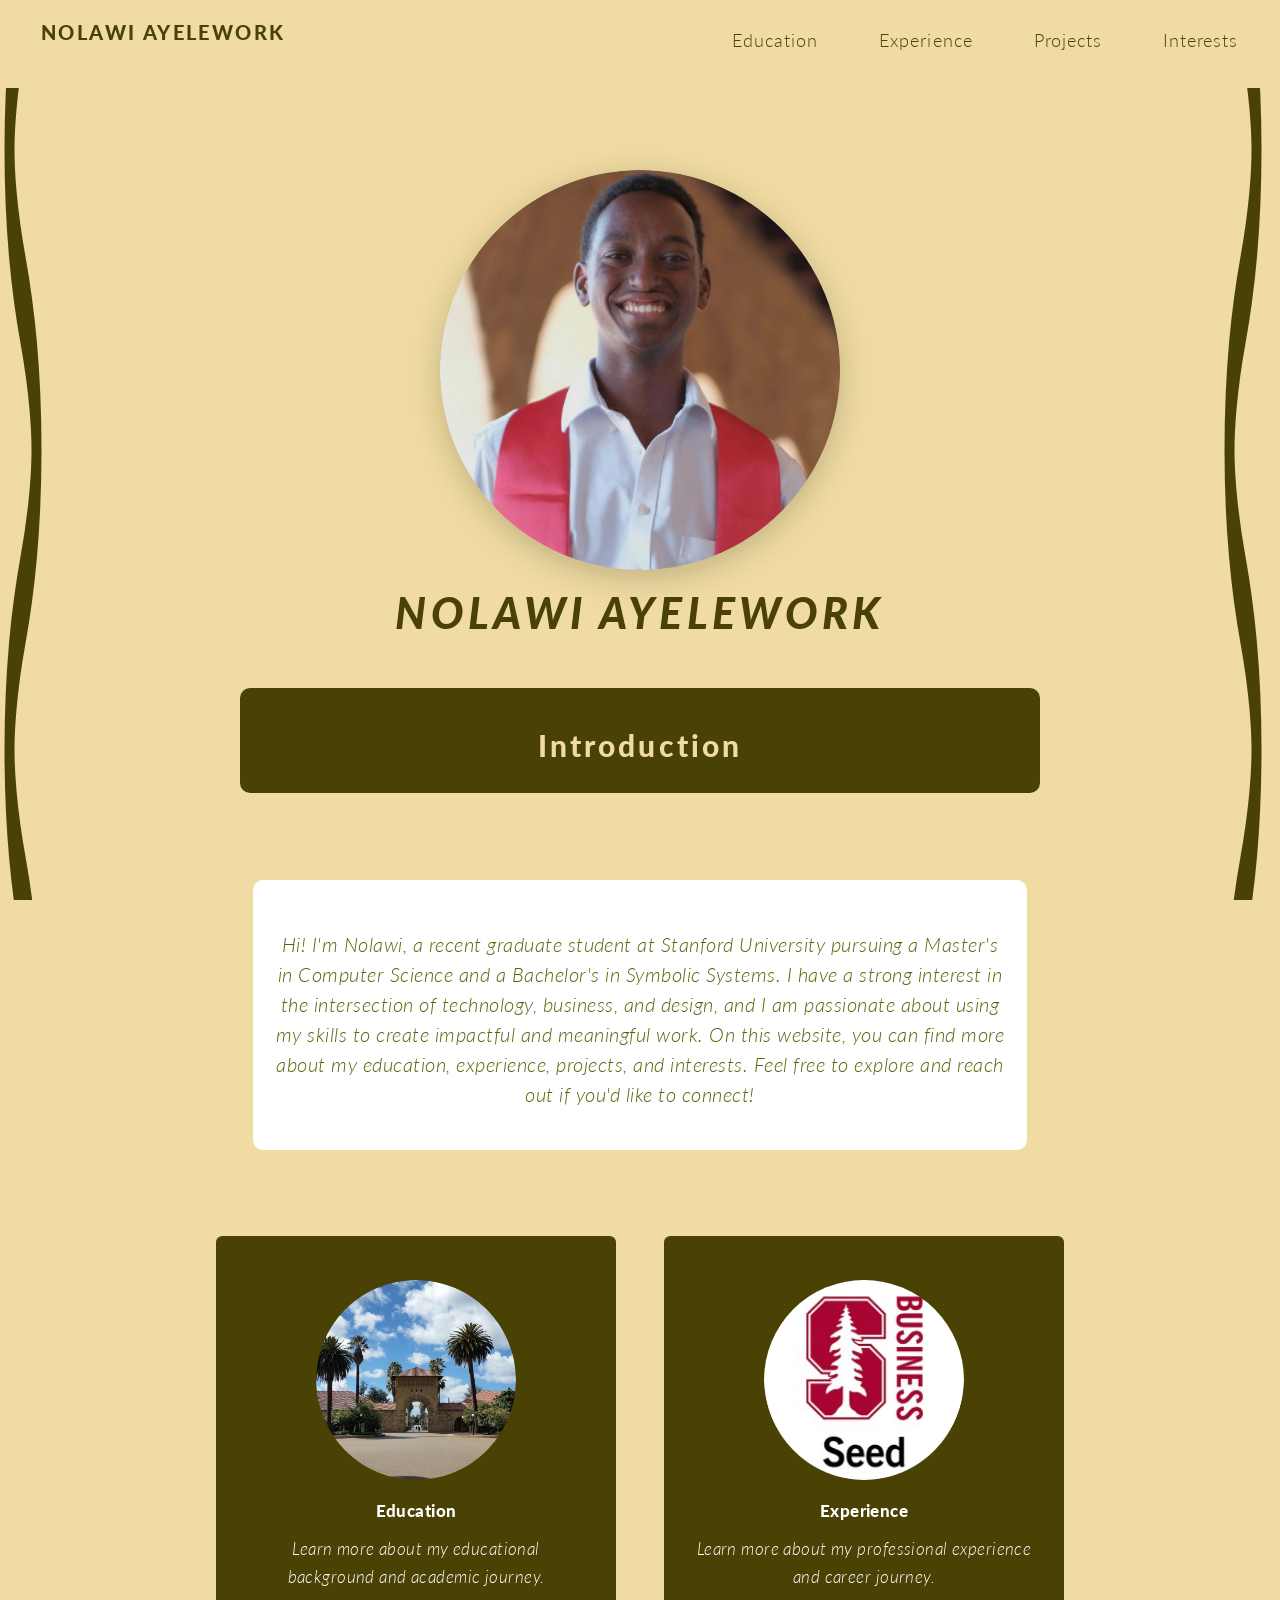
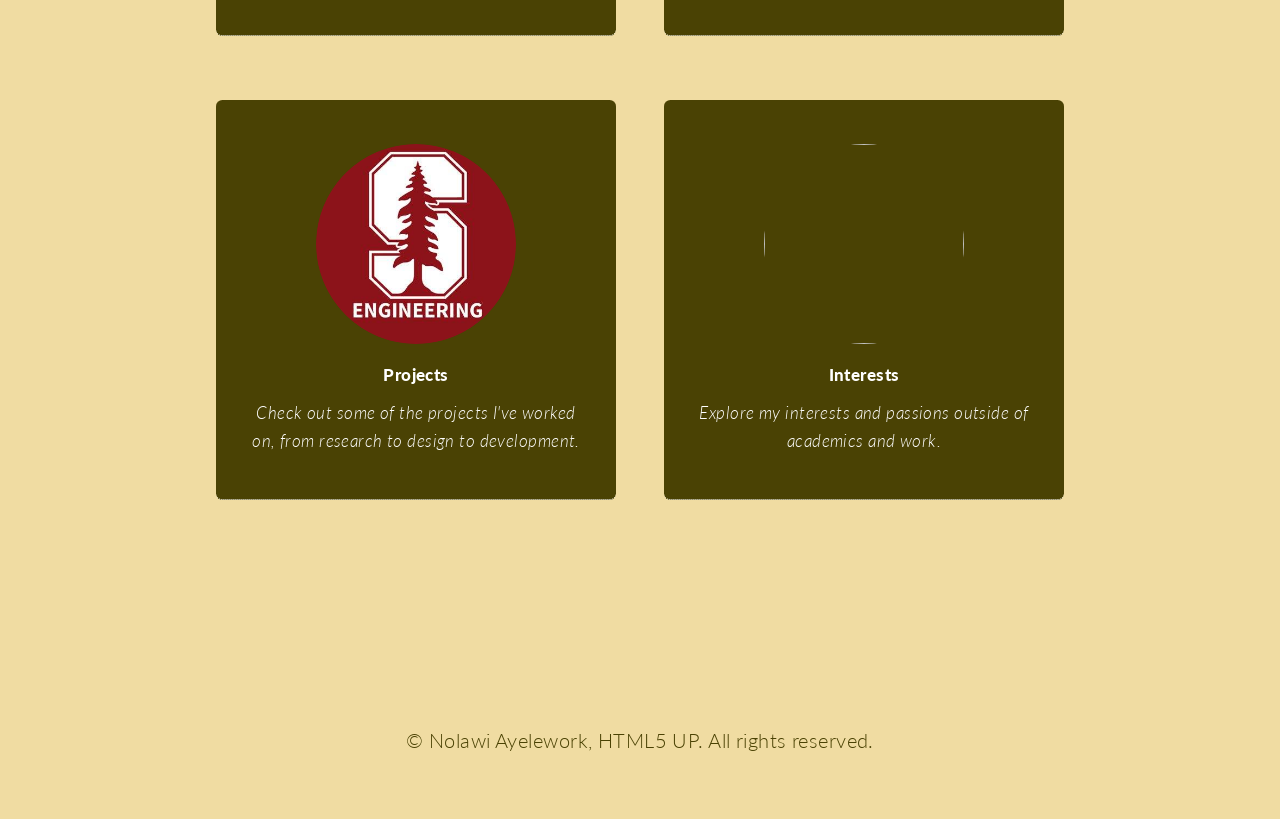
==== index.html @ fd67cd06 "Initial commit" ====
<html>
	<head>
		<title>Nolawi Ayelework</title>
		<meta charset="utf-8" />
		<meta name="viewport" content="width=device-width, initial-scale=1, user-scalable=no" />
		<link rel="stylesheet" href="assets/css/main.css" />
		<noscript><link rel="stylesheet" href="assets/css/noscript.css" /></noscript>
         <link rel="stylesheet" href="https://cdnjs.cloudflare.com/ajax/libs/font-awesome/6.4.0/css/all.min.css">
	</head>
    <body class="is-preload">
        <div id="wrapper">
            <header id="header">
               <nav>
                        <ul>
                            <li><a href="/education" style="font-size: 18px; padding: 20px;">Education</a></li>
                            <li><a href="/experience" style="font-size: 18px; padding: 20px;">Experience</a></li>
                            <li><a href="/projects" style="font-size: 18px; padding: 20px;">Projects</a></li>
                            <li><a href="/interests" style="font-size: 18px; padding: 20px;">Interests</a></li>
                        </ul>
                    </nav>
                <div class="inner">
                <h2> <strong><a href="/index" style="font-size: 20px; padding: 20px; ">NOLAWI AYELEWORK</a></strong></h2>
                    


                </div>
                
            </header>

             <div class="inner">
                    <img src="images/Profile Picture.png" class="floating-image" style="display: block; margin: 10px auto; width: 400px; height: 400px; filter: drop-shadow(0 8px 16px rgba(0,0,0,0.2)); border-radius: 50%;"> 
                    <h1 style="text-align: center; font-style: italic;"><strong>NOLAWI AYELEWORK</strong></h1>
            </div>
            <div id="main">
               
               <header class="major center-box" style="margin-top:0em;">
                    <h2 style = "margin-bottom: -1px;"><strong> Introduction </strong></h2>
                </header>
                <div class="content">
                    <section style="text-align: center; margin-left: 10em; margin-right: 10em; margin-bottom: 5em; background-color: white; color: rgb(92, 98, 9); padding: 20px; border-radius: 10px;">
                        <h2><strong> </strong></h2>
                        <h3 style="font-style: italic;"> Hi! I'm Nolawi, a recent graduate student at Stanford University pursuing a Master's in Computer Science and a Bachelor's in Symbolic Systems. 
                            I have a strong interest in the intersection of technology, business, and design, and I am passionate about using my skills to create impactful and meaningful work. 
                            On this website, you can find more about my education, experience, projects, and interests. Feel free to explore and reach out if you'd like to connect! </h3>
                    </section>
                    <!-- <div style="text-align: center; margin-top: 2rem;">
                        <button type="button" onclick="window.location.href='education.html'">View Education</button>
                    </div> -->
                </div>

                

                <div class="content">
                    <div class="button-container" style="display:flex; justify-content:center; align-items:center; gap:3rem; flex-wrap:nowrap; margin-top:4rem; max-width:100%;">
                        <a href="/education" style="display:flex; flex-direction:column; min-height: 400px; max-width: 400px; justify-content:center; align-items:center; padding:1rem 2rem;  background: rgb(74, 66, 4); color:#fff; text-decoration:none; border-radius:0.4rem; white-space:normal; overflow-wrap:break-word; word-wrap:break-word;"> 
                            <img src="images/Stanford Campus Pic.png" alt="" style="width:200px; height:200px; filter: drop-shadow (0 8px 16px rgba(0, 0, 0, 0.2)); border-radius: 50%;">
                            <div style="text-align: center; margin-top: 1em;">
                                <strong>Education</strong>
                            </div>
                            <div style="text-align: center; margin-top: 0.5em; font-style: italic;">
                                Learn more about my educational background and academic journey.
                            </div>
                        </a>
                        <a href="/experience" style="display:flex; flex-direction:column; min-height: 400px; max-width: 400px; justify-content:center; align-items:center; padding:1rem 2rem;  background: rgb(74, 66, 4); color:#fff; text-decoration:none; border-radius:0.4rem; white-space:normal; overflow-wrap:break-word; word-wrap:break-word;"> 
                            <img src="images/stanford_institute_for_innovation_in_developing_economies_logo.png" alt="" style="width:200px; height:200px; filter: drop-shadow (0 8px 16px rgba(0, 0, 0, 0.2)); border-radius: 50%;">
                            <div style="text-align: center; margin-top: 1em;">
                                <strong>Experience</strong>
                            </div>
                            <div style="text-align: center; margin-top: 0.5em; font-style: italic;">
                                Learn more about my professional experience and career journey.
                            </div>
                        </a>
                    </div>
                    <div  style="display:flex; justify-content:center; align-items:start; gap:3rem; flex-wrap:nowrap; margin-top:4rem; max-width:100%;">
                        <a href="/projects" style="display:flex; flex-direction:column; min-height: 400px; max-width: 400px; justify-content:center; align-items:center; padding:1rem 2rem;  background: rgb(74, 66, 4); color:#fff; text-decoration:none; border-radius:0.4rem; white-space:normal; overflow-wrap:break-word; word-wrap:break-word;"> 
                            <img src="images/Stanford Engineering Logo.png" alt="" style="width:200px; height:200px; filter: drop-shadow (0 8px 16px rgba(0, 0, 0, 0.2)); border-radius: 50%;">
                            <div style="text-align: center; margin-top: 1em;">
                                <strong>Projects</strong>
                            </div>
                            <div style="text-align: center; margin-top: 0.5em; font-style: italic;">
                                Check out some of the projects I've worked on, from research to design to development.
                            </div>
                        </a>
                        <a href="/interests" style="display:flex; flex-direction:column; min-height: 400px;max-width: 400px; justify-content:center; align-items:center; padding:1rem 2rem;  background:rgb(74, 66, 4); color:#fff; text-decoration:none; border-radius:0.4rem; white-space:normal; overflow-wrap:break-word; word-wrap:break-word;">
                            <img src="images/talisman35th.png" alt="" style="width:200px; height:200px; filter: drop-shadow (0 8px 16px rgba(0, 0, 0, 0.2)); border-radius: 50%;">
                                <div style="text-align: center; margin-top: 1em;">
                                    <strong>Interests</strong>
                                </div>
                                <div style="text-align: center; margin-top: 0.5em; font-style: italic;">
                                    Explore my interests and passions outside of academics and work.
                                </div>
                        </a>

                    </div>
                </div>
            </div>
            <footer id="footer">
                <div class="inner">
                    <ul class="icons" style="font-size: 40; display: flex; justify-content: center; gap: 2em; margin-top: 2em;">
                        <li><a href="https://www.linkedin.com/in/nolawi-ayelework/" class="icon brands fa-linkedin" style="color: rgb(74, 66, 4);"><span class="label">LinkedIn</span></a></li>
                        <li><a href="https://github.com/nolaye94" class="icon brands fa-github" style="color: rgb(74, 66, 4);"><span class="label">GitHub</span></a></li>
                        <li><a href="mailto:nolaye94@gmail.com" class="icon solid fa-envelope" style="color: rgb(74, 66, 4);"><span class="label">Email</span></a></li>
                    </ul>
                </div>
                <div class="copyright" style="font-size: 20px; text-align: center; padding: -1em;">
                    &copy; Nolawi Ayelework, HTML5 UP. All rights reserved.
            </footer>
        </div>
    </body> 
</html>     

<!-- OLD COLOR: rgb(92, 98, 9) -->
---- assets/css/main.css ----
@import url("fontawesome-all.min.css");
@import url("https://fonts.googleapis.com/css?family=Lato:300,400,900");



html, body, div, span, applet, object,
iframe, h1, h2, h3, h4, h5, h6, p, blockquote,
pre, a, abbr, acronym, address, big, cite,
code, del, dfn, em, img, ins, kbd, q, s, samp,
small, strike, strong, sub, sup, tt, var, b,
u, i, center, dl, dt, dd, ol, ul, li, fieldset,
form, label, legend, table, caption, tbody,
tfoot, thead, tr, th, td, article, aside,
canvas, details, embed, figure, figcaption,
footer, header, hgroup, menu, nav, output, ruby,
section, summary, time, mark, audio, video {
	margin: 0;
	padding: 0;
	border: 0;
	font-size: 100%;
	font: inherit;
	vertical-align: baseline;}

article, aside, details, figcaption, figure,
footer, header, hgroup, menu, nav, section {
	display: block;}

body {
	line-height: 1;
}

ol, ul {
	list-style: none;
}

blockquote, q {
	quotes: none;
}

	blockquote:before, blockquote:after, q:before, q:after {
		content: '';
		content: none;
	}

table {
	border-collapse: collapse;
	border-spacing: 0;
}

body {
	-webkit-text-size-adjust: none;
}

mark {
	background-color: transparent;
	color: inherit;
}

input::-moz-focus-inner {
	border: 0;
	padding: 0;
}

input, select, textarea {
	-moz-appearance: none;
	-webkit-appearance: none;
	-ms-appearance: none;
	appearance: none;
}

/* Basic */

	html {
		box-sizing: border-box;
	}

	*, *:before, *:after {
		box-sizing: inherit;
	}

	body {
		padding-top: 10rem;
		padding-left: 5rem;
		padding-right: 5rem;
		background: #f0dca2;
		background-image: 
			url('../images/squiggly-vertical-flipped.svg'),
			url('../images/squiggly-vertical.svg');
		background-position: 
			left top,
			right top;
		background-repeat: repeat-y;
		background-attachment: fixed;
		background-size: 60px auto;
		min-height: 100vh;
		/* border: 3px solid #333;
  		box-sizing: border-box; */
	}

		body.is-preload *, body.is-preload *:before, body.is-preload *:after {
			-moz-animation: none !important;
			-webkit-animation: none !important;
			-ms-animation: none !important;
			animation: none !important;
			-moz-transition: none !important;
			-webkit-transition: none !important;
			-ms-transition: none !important;
			transition: none !important;
		}

	body, input, select, textarea {
		color: rgb(74, 66, 4);
		font-family: 'Lato', sans-serif;
		font-size: 15pt;
		font-weight: 300;
		letter-spacing: 0.025em;
		line-height: 1.75em;
	}

	a {
		-moz-transition: color 0.2s ease-in-out, border-color 0.2s ease-in-out, background-color 0.2s ease-in-out;
		-webkit-transition: color 0.2s ease-in-out, border-color 0.2s ease-in-out, background-color 0.2s ease-in-out;
		-ms-transition: color 0.2s ease-in-out, border-color 0.2s ease-in-out, background-color 0.2s ease-in-out;
		transition: color 0.2s ease-in-out, border-color 0.2s ease-in-out, background-color 0.2s ease-in-out;
		color: #3fb1a3;
		text-decoration: none;
		border-bottom: dotted 1px;
	}

		a:hover {
			border-bottom-color: transparent;
		}

	strong {
		font-weight: 900;
	}

	b {
		font-weight: 400;
	}

	p, ul, ol, dl, table, blockquote {
		margin: 0 0 2em 0;
	}

	h1, h2, h3, h4, h5, h6 {
		color: inherit;
		font-weight: 300;
		line-height: 1.75em;
		margin-bottom: 1em;
		/* text-transform: uppercase; */
	}

		h1 a, h2 a, h3 a, h4 a, h5 a, h6 a {
			color: inherit;
			text-decoration: none;
			border: 0;
		}

	h1 {
		font-size: 2.5em;
		letter-spacing: 0.1em;
		text-align: center;
	}

	h2 {
		font-size: 1.75em;
		letter-spacing: 0.1em;
	}

	h3 {
		font-size: 1.15em;
		letter-spacing: 0.025em;
	}

	h4 {
		font-size: 1.5em;
		letter-spacing: 0.15em;
	}

	sub {
		font-size: 0.8em;
		position: relative;
		top: 0.5em;
	}

	sup {
		font-size: 0.8em;
		position: relative;
		top: -0.5em;
	}

	hr {
		border-top: solid 1px rgba(124, 128, 129, 0.2);
		border: 0;
		margin-bottom: 1.5em;
	}

	blockquote {
		border-left: solid 0.5em rgba(124, 128, 129, 0.2);
		font-style: italic;
		padding: 1em 0 1em 2em;
	}

/* Container */

	.container {
		margin: 0 auto;
		max-width: 100%;
		width: 1400px;
	}

/* Centered box used for highlighted sections */

	.center-box {
		background: rgb(74, 66, 4);
		color: #f0dca2; /* match page background color for contrast */
		border-radius: 10px;
		padding: 2em;
		max-width: 800px;
		margin: 5em auto; /* vertical spacing and horizontal centering */
		text-align: center;
	}

		.container.medium {
			width: 1050px;
		}

		@media screen and (max-width: 1680px) {

			.container {
				width: 1200px;
			}

				.container.medium {
					width: 900px;
				}

		}

		@media screen and (max-width: 1280px) {

			.container {
				width: 960px;
			}

				.container.medium {
					width: 735px;
				}

		}

		@media screen and (max-width: 980px) {

			.container {
				width: 95%;
			}

				.container.medium {
					width: 71.25%;
				}

		}

		@media screen and (max-width: 840px) {

			.container {
				width: 95%;
			}

				.container.medium {
					width: 95%;
				}

		}

		@media screen and (max-width: 736px) {

			.container {
				width: 100%;
			}

				.container.medium {
					width: 100%;
				}

		}

/* Row */

	.row {
		display: flex;
		flex-wrap: wrap;
		box-sizing: border-box;
		align-items: stretch;
	}

		.row > * {
			box-sizing: border-box;
		}

		.row.gtr-uniform > * > :last-child {
			margin-bottom: 0;
		}

		.row.aln-left {
			justify-content: flex-start;
		}

		.row.aln-center {
			justify-content: center;
		}

		.row.aln-right {
			justify-content: flex-end;
		}

		.row.aln-top {
			align-items: flex-start;
		}

		.row.aln-middle {
			align-items: center;
		}

		.row.aln-bottom {
			align-items: flex-end;
		}

		.row > .imp {
			order: -1;
		}

		.row > .col-1 {
			width: 8.33333%;
		}

		.row > .off-1 {
			margin-left: 8.33333%;
		}

		.row > .col-2 {
			width: 16.66667%;
		}

		.row > .off-2 {
			margin-left: 16.66667%;
		}

		.row > .col-3 {
			width: 25%;
		}

		.row > .off-3 {
			margin-left: 25%;
		}

		.row > .col-4 {
			width: 33.33333%;
		}

		.row > .off-4 {
			margin-left: 33.33333%;
		}

		.row > .col-5 {
			width: 41.66667%;
		}

		.row > .off-5 {
			margin-left: 41.66667%;
		}

		.row > .col-6 {
			width: 50%;
		}

		.row > .off-6 {
			margin-left: 50%;
		}

		.row > .col-7 {
			width: 58.33333%;
		}

		.row > .off-7 {
			margin-left: 58.33333%;
		}

		.row > .col-8 {
			width: 66.66667%;
		}

		.row > .off-8 {
			margin-left: 66.66667%;
		}

		.row > .col-9 {
			width: 75%;
		}

		.row > .off-9 {
			margin-left: 75%;
		}

		.row > .col-10 {
			width: 83.33333%;
		}

		.row > .off-10 {
			margin-left: 83.33333%;
		}

		.row > .col-11 {
			width: 91.66667%;
		}

		.row > .off-11 {
			margin-left: 91.66667%;
		}

		.row > .col-12 {
			width: 100%;
		}

		.row > .off-12 {
			margin-left: 100%;
		}

		.row.gtr-0 {
			margin-top: 0px;
			margin-left: 0px;
		}

			.row.gtr-0 > * {
				padding: 0px 0 0 0px;
			}

			.row.gtr-0.gtr-uniform {
				margin-top: 0px;
			}

				.row.gtr-0.gtr-uniform > * {
					padding-top: 0px;
				}

		.row.gtr-25 {
			margin-top: -12.5px;
			margin-left: -12.5px;
		}

			.row.gtr-25 > * {
				padding: 12.5px 0 0 12.5px;
			}

			.row.gtr-25.gtr-uniform {
				margin-top: -12.5px;
			}

				.row.gtr-25.gtr-uniform > * {
					padding-top: 12.5px;
				}

		.row.gtr-50 {
			margin-top: -25px;
			margin-left: -25px;
		}

			.row.gtr-50 > * {
				padding: 25px 0 0 25px;
			}

			.row.gtr-50.gtr-uniform {
				margin-top: -25px;
			}

				.row.gtr-50.gtr-uniform > * {
					padding-top: 25px;
				}

		.row {
			margin-top: -50px;
			margin-left: -50px;
		}

			.row > * {
				padding: 50px 0 0 50px;
			}

			.row.gtr-uniform {
				margin-top: -50px;
			}

				.row.gtr-uniform > * {
					padding-top: 50px;
				}

		.row.gtr-150 {
			margin-top: -75px;
			margin-left: -75px;
		}

			.row.gtr-150 > * {
				padding: 75px 0 0 75px;
			}

			.row.gtr-150.gtr-uniform {
				margin-top: -75px;
			}

				.row.gtr-150.gtr-uniform > * {
					padding-top: 75px;
				}

		.row.gtr-200 {
			margin-top: -100px;
			margin-left: -100px;
		}

			.row.gtr-200 > * {
				padding: 100px 0 0 100px;
			}

			.row.gtr-200.gtr-uniform {
				margin-top: -100px;
			}

				.row.gtr-200.gtr-uniform > * {
					padding-top: 100px;
				}

		@media screen and (max-width: 1680px) {

			.row {
				display: flex;
				flex-wrap: wrap;
				box-sizing: border-box;
				align-items: stretch;
			}

				.row > * {
					box-sizing: border-box;
				}

				.row.gtr-uniform > * > :last-child {
					margin-bottom: 0;
				}

				.row.aln-left {
					justify-content: flex-start;
				}

				.row.aln-center {
					justify-content: center;
				}

				.row.aln-right {
					justify-content: flex-end;
				}

				.row.aln-top {
					align-items: flex-start;
				}

				.row.aln-middle {
					align-items: center;
				}

				.row.aln-bottom {
					align-items: flex-end;
				}

				.row > .imp-wide {
					order: -1;
				}

				.row > .col-1-wide {
					width: 8.33333%;
				}

				.row > .off-1-wide {
					margin-left: 8.33333%;
				}

				.row > .col-2-wide {
					width: 16.66667%;
				}

				.row > .off-2-wide {
					margin-left: 16.66667%;
				}

				.row > .col-3-wide {
					width: 25%;
				}

				.row > .off-3-wide {
					margin-left: 25%;
				}

				.row > .col-4-wide {
					width: 33.33333%;
				}

				.row > .off-4-wide {
					margin-left: 33.33333%;
				}

				.row > .col-5-wide {
					width: 41.66667%;
				}

				.row > .off-5-wide {
					margin-left: 41.66667%;
				}

				.row > .col-6-wide {
					width: 50%;
				}

				.row > .off-6-wide {
					margin-left: 50%;
				}

				.row > .col-7-wide {
					width: 58.33333%;
				}

				.row > .off-7-wide {
					margin-left: 58.33333%;
				}

				.row > .col-8-wide {
					width: 66.66667%;
				}

				.row > .off-8-wide {
					margin-left: 66.66667%;
				}

				.row > .col-9-wide {
					width: 75%;
				}

				.row > .off-9-wide {
					margin-left: 75%;
				}

				.row > .col-10-wide {
					width: 83.33333%;
				}

				.row > .off-10-wide {
					margin-left: 83.33333%;
				}

				.row > .col-11-wide {
					width: 91.66667%;
				}

				.row > .off-11-wide {
					margin-left: 91.66667%;
				}

				.row > .col-12-wide {
					width: 100%;
				}

				.row > .off-12-wide {
					margin-left: 100%;
				}

				.row.gtr-0 {
					margin-top: 0px;
					margin-left: 0px;
				}

					.row.gtr-0 > * {
						padding: 0px 0 0 0px;
					}

					.row.gtr-0.gtr-uniform {
						margin-top: 0px;
					}

						.row.gtr-0.gtr-uniform > * {
							padding-top: 0px;
						}

				.row.gtr-25 {
					margin-top: -10px;
					margin-left: -10px;
				}

					.row.gtr-25 > * {
						padding: 10px 0 0 10px;
					}

					.row.gtr-25.gtr-uniform {
						margin-top: -10px;
					}

						.row.gtr-25.gtr-uniform > * {
							padding-top: 10px;
						}

				.row.gtr-50 {
					margin-top: -20px;
					margin-left: -20px;
				}

					.row.gtr-50 > * {
						padding: 20px 0 0 20px;
					}

					.row.gtr-50.gtr-uniform {
						margin-top: -20px;
					}

						.row.gtr-50.gtr-uniform > * {
							padding-top: 20px;
						}

				.row {
					margin-top: -40px;
					margin-left: -40px;
				}

					.row > * {
						padding: 40px 0 0 40px;
					}

					.row.gtr-uniform {
						margin-top: -40px;
					}

						.row.gtr-uniform > * {
							padding-top: 40px;
						}

				.row.gtr-150 {
					margin-top: -60px;
					margin-left: -60px;
				}

					.row.gtr-150 > * {
						padding: 60px 0 0 60px;
					}

					.row.gtr-150.gtr-uniform {
						margin-top: -60px;
					}

						.row.gtr-150.gtr-uniform > * {
							padding-top: 60px;
						}

				.row.gtr-200 {
					margin-top: -80px;
					margin-left: -80px;
				}

					.row.gtr-200 > * {
						padding: 80px 0 0 80px;
					}

					.row.gtr-200.gtr-uniform {
						margin-top: -80px;
					}

						.row.gtr-200.gtr-uniform > * {
							padding-top: 80px;
						}

		}

		@media screen and (max-width: 1280px) {

			.row {
				display: flex;
				flex-wrap: wrap;
				box-sizing: border-box;
				align-items: stretch;
			}

				.row > * {
					box-sizing: border-box;
				}

				.row.gtr-uniform > * > :last-child {
					margin-bottom: 0;
				}

				.row.aln-left {
					justify-content: flex-start;
				}

				.row.aln-center {
					justify-content: center;
				}

				.row.aln-right {
					justify-content: flex-end;
				}

				.row.aln-top {
					align-items: flex-start;
				}

				.row.aln-middle {
					align-items: center;
				}

				.row.aln-bottom {
					align-items: flex-end;
				}

				.row > .imp-normal {
					order: -1;
				}

				.row > .col-1-normal {
					width: 8.33333%;
				}

				.row > .off-1-normal {
					margin-left: 8.33333%;
				}

				.row > .col-2-normal {
					width: 16.66667%;
				}

				.row > .off-2-normal {
					margin-left: 16.66667%;
				}

				.row > .col-3-normal {
					width: 25%;
				}

				.row > .off-3-normal {
					margin-left: 25%;
				}

				.row > .col-4-normal {
					width: 33.33333%;
				}

				.row > .off-4-normal {
					margin-left: 33.33333%;
				}

				.row > .col-5-normal {
					width: 41.66667%;
				}

				.row > .off-5-normal {
					margin-left: 41.66667%;
				}

				.row > .col-6-normal {
					width: 50%;
				}

				.row > .off-6-normal {
					margin-left: 50%;
				}

				.row > .col-7-normal {
					width: 58.33333%;
				}

				.row > .off-7-normal {
					margin-left: 58.33333%;
				}

				.row > .col-8-normal {
					width: 66.66667%;
				}

				.row > .off-8-normal {
					margin-left: 66.66667%;
				}

				.row > .col-9-normal {
					width: 75%;
				}

				.row > .off-9-normal {
					margin-left: 75%;
				}

				.row > .col-10-normal {
					width: 83.33333%;
				}

				.row > .off-10-normal {
					margin-left: 83.33333%;
				}

				.row > .col-11-normal {
					width: 91.66667%;
				}

				.row > .off-11-normal {
					margin-left: 91.66667%;
				}

				.row > .col-12-normal {
					width: 100%;
				}

				.row > .off-12-normal {
					margin-left: 100%;
				}

				.row.gtr-0 {
					margin-top: 0px;
					margin-left: 0px;
				}

					.row.gtr-0 > * {
						padding: 0px 0 0 0px;
					}

					.row.gtr-0.gtr-uniform {
						margin-top: 0px;
					}

						.row.gtr-0.gtr-uniform > * {
							padding-top: 0px;
						}

				.row.gtr-25 {
					margin-top: -10px;
					margin-left: -10px;
				}

					.row.gtr-25 > * {
						padding: 10px 0 0 10px;
					}

					.row.gtr-25.gtr-uniform {
						margin-top: -10px;
					}

						.row.gtr-25.gtr-uniform > * {
							padding-top: 10px;
						}

				.row.gtr-50 {
					margin-top: -20px;
					margin-left: -20px;
				}

					.row.gtr-50 > * {
						padding: 20px 0 0 20px;
					}

					.row.gtr-50.gtr-uniform {
						margin-top: -20px;
					}

						.row.gtr-50.gtr-uniform > * {
							padding-top: 20px;
						}

				.row {
					margin-top: -40px;
					margin-left: -40px;
				}

					.row > * {
						padding: 40px 0 0 40px;
					}

					.row.gtr-uniform {
						margin-top: -40px;
					}

						.row.gtr-uniform > * {
							padding-top: 40px;
						}

				.row.gtr-150 {
					margin-top: -60px;
					margin-left: -60px;
				}

					.row.gtr-150 > * {
						padding: 60px 0 0 60px;
					}

					.row.gtr-150.gtr-uniform {
						margin-top: -60px;
					}

						.row.gtr-150.gtr-uniform > * {
							padding-top: 60px;
						}

				.row.gtr-200 {
					margin-top: -80px;
					margin-left: -80px;
				}

					.row.gtr-200 > * {
						padding: 80px 0 0 80px;
					}

					.row.gtr-200.gtr-uniform {
						margin-top: -80px;
					}

						.row.gtr-200.gtr-uniform > * {
							padding-top: 80px;
						}

		}

		@media screen and (max-width: 980px) {

			.row {
				display: flex;
				flex-wrap: wrap;
				box-sizing: border-box;
				align-items: stretch;
			}

				.row > * {
					box-sizing: border-box;
				}

				.row.gtr-uniform > * > :last-child {
					margin-bottom: 0;
				}

				.row.aln-left {
					justify-content: flex-start;
				}

				.row.aln-center {
					justify-content: center;
				}

				.row.aln-right {
					justify-content: flex-end;
				}

				.row.aln-top {
					align-items: flex-start;
				}

				.row.aln-middle {
					align-items: center;
				}

				.row.aln-bottom {
					align-items: flex-end;
				}

				.row > .imp-narrow {
					order: -1;
				}

				.row > .col-1-narrow {
					width: 8.33333%;
				}

				.row > .off-1-narrow {
					margin-left: 8.33333%;
				}

				.row > .col-2-narrow {
					width: 16.66667%;
				}

				.row > .off-2-narrow {
					margin-left: 16.66667%;
				}

				.row > .col-3-narrow {
					width: 25%;
				}

				.row > .off-3-narrow {
					margin-left: 25%;
				}

				.row > .col-4-narrow {
					width: 33.33333%;
				}

				.row > .off-4-narrow {
					margin-left: 33.33333%;
				}

				.row > .col-5-narrow {
					width: 41.66667%;
				}

				.row > .off-5-narrow {
					margin-left: 41.66667%;
				}

				.row > .col-6-narrow {
					width: 50%;
				}

				.row > .off-6-narrow {
					margin-left: 50%;
				}

				.row > .col-7-narrow {
					width: 58.33333%;
				}

				.row > .off-7-narrow {
					margin-left: 58.33333%;
				}

				.row > .col-8-narrow {
					width: 66.66667%;
				}

				.row > .off-8-narrow {
					margin-left: 66.66667%;
				}

				.row > .col-9-narrow {
					width: 75%;
				}

				.row > .off-9-narrow {
					margin-left: 75%;
				}

				.row > .col-10-narrow {
					width: 83.33333%;
				}

				.row > .off-10-narrow {
					margin-left: 83.33333%;
				}

				.row > .col-11-narrow {
					width: 91.66667%;
				}

				.row > .off-11-narrow {
					margin-left: 91.66667%;
				}

				.row > .col-12-narrow {
					width: 100%;
				}

				.row > .off-12-narrow {
					margin-left: 100%;
				}

				.row.gtr-0 {
					margin-top: 0px;
					margin-left: 0px;
				}

					.row.gtr-0 > * {
						padding: 0px 0 0 0px;
					}

					.row.gtr-0.gtr-uniform {
						margin-top: 0px;
					}

						.row.gtr-0.gtr-uniform > * {
							padding-top: 0px;
						}

				.row.gtr-25 {
					margin-top: -7.5px;
					margin-left: -7.5px;
				}

					.row.gtr-25 > * {
						padding: 7.5px 0 0 7.5px;
					}

					.row.gtr-25.gtr-uniform {
						margin-top: -7.5px;
					}

						.row.gtr-25.gtr-uniform > * {
							padding-top: 7.5px;
						}

				.row.gtr-50 {
					margin-top: -15px;
					margin-left: -15px;
				}

					.row.gtr-50 > * {
						padding: 15px 0 0 15px;
					}

					.row.gtr-50.gtr-uniform {
						margin-top: -15px;
					}

						.row.gtr-50.gtr-uniform > * {
							padding-top: 15px;
						}

				.row {
					margin-top: -30px;
					margin-left: -30px;
				}

					.row > * {
						padding: 30px 0 0 30px;
					}

					.row.gtr-uniform {
						margin-top: -30px;
					}

						.row.gtr-uniform > * {
							padding-top: 30px;
						}

				.row.gtr-150 {
					margin-top: -45px;
					margin-left: -45px;
				}

					.row.gtr-150 > * {
						padding: 45px 0 0 45px;
					}

					.row.gtr-150.gtr-uniform {
						margin-top: -45px;
					}

						.row.gtr-150.gtr-uniform > * {
							padding-top: 45px;
						}

				.row.gtr-200 {
					margin-top: -60px;
					margin-left: -60px;
				}

					.row.gtr-200 > * {
						padding: 60px 0 0 60px;
					}

					.row.gtr-200.gtr-uniform {
						margin-top: -60px;
					}

						.row.gtr-200.gtr-uniform > * {
							padding-top: 60px;
						}

		}

		@media screen and (max-width: 840px) {

			.row {
				display: flex;
				flex-wrap: wrap;
				box-sizing: border-box;
				align-items: stretch;
			}

				.row > * {
					box-sizing: border-box;
				}

				.row.gtr-uniform > * > :last-child {
					margin-bottom: 0;
				}

				.row.aln-left {
					justify-content: flex-start;
				}

				.row.aln-center {
					justify-content: center;
				}

				.row.aln-right {
					justify-content: flex-end;
				}

				.row.aln-top {
					align-items: flex-start;
				}

				.row.aln-middle {
					align-items: center;
				}

				.row.aln-bottom {
					align-items: flex-end;
				}

				.row > .imp-narrower {
					order: -1;
				}

				.row > .col-1-narrower {
					width: 8.33333%;
				}

				.row > .off-1-narrower {
					margin-left: 8.33333%;
				}

				.row > .col-2-narrower {
					width: 16.66667%;
				}

				.row > .off-2-narrower {
					margin-left: 16.66667%;
				}

				.row > .col-3-narrower {
					width: 25%;
				}

				.row > .off-3-narrower {
					margin-left: 25%;
				}

				.row > .col-4-narrower {
					width: 33.33333%;
				}

				.row > .off-4-narrower {
					margin-left: 33.33333%;
				}

				.row > .col-5-narrower {
					width: 41.66667%;
				}

				.row > .off-5-narrower {
					margin-left: 41.66667%;
				}

				.row > .col-6-narrower {
					width: 50%;
				}

				.row > .off-6-narrower {
					margin-left: 50%;
				}

				.row > .col-7-narrower {
					width: 58.33333%;
				}

				.row > .off-7-narrower {
					margin-left: 58.33333%;
				}

				.row > .col-8-narrower {
					width: 66.66667%;
				}

				.row > .off-8-narrower {
					margin-left: 66.66667%;
				}

				.row > .col-9-narrower {
					width: 75%;
				}

				.row > .off-9-narrower {
					margin-left: 75%;
				}

				.row > .col-10-narrower {
					width: 83.33333%;
				}

				.row > .off-10-narrower {
					margin-left: 83.33333%;
				}

				.row > .col-11-narrower {
					width: 91.66667%;
				}

				.row > .off-11-narrower {
					margin-left: 91.66667%;
				}

				.row > .col-12-narrower {
					width: 100%;
				}

				.row > .off-12-narrower {
					margin-left: 100%;
				}

				.row.gtr-0 {
					margin-top: 0px;
					margin-left: 0px;
				}

					.row.gtr-0 > * {
						padding: 0px 0 0 0px;
					}

					.row.gtr-0.gtr-uniform {
						margin-top: 0px;
					}

						.row.gtr-0.gtr-uniform > * {
							padding-top: 0px;
						}

				.row.gtr-25 {
					margin-top: -7.5px;
					margin-left: -7.5px;
				}

					.row.gtr-25 > * {
						padding: 7.5px 0 0 7.5px;
					}

					.row.gtr-25.gtr-uniform {
						margin-top: -7.5px;
					}

						.row.gtr-25.gtr-uniform > * {
							padding-top: 7.5px;
						}

				.row.gtr-50 {
					margin-top: -15px;
					margin-left: -15px;
				}

					.row.gtr-50 > * {
						padding: 15px 0 0 15px;
					}

					.row.gtr-50.gtr-uniform {
						margin-top: -15px;
					}

						.row.gtr-50.gtr-uniform > * {
							padding-top: 15px;
						}

				.row {
					margin-top: -30px;
					margin-left: -30px;
				}

					.row > * {
						padding: 30px 0 0 30px;
					}

					.row.gtr-uniform {
						margin-top: -30px;
					}

						.row.gtr-uniform > * {
							padding-top: 30px;
						}

				.row.gtr-150 {
					margin-top: -45px;
					margin-left: -45px;
				}

					.row.gtr-150 > * {
						padding: 45px 0 0 45px;
					}

					.row.gtr-150.gtr-uniform {
						margin-top: -45px;
					}

						.row.gtr-150.gtr-uniform > * {
							padding-top: 45px;
						}

				.row.gtr-200 {
					margin-top: -60px;
					margin-left: -60px;
				}

					.row.gtr-200 > * {
						padding: 60px 0 0 60px;
					}

					.row.gtr-200.gtr-uniform {
						margin-top: -60px;
					}

						.row.gtr-200.gtr-uniform > * {
							padding-top: 60px;
						}

		}

		@media screen and (max-width: 736px) {

			.row {
				display: flex;
				flex-wrap: wrap;
				box-sizing: border-box;
				align-items: stretch;
			}

				.row > * {
					box-sizing: border-box;
				}

				.row.gtr-uniform > * > :last-child {
					margin-bottom: 0;
				}

				.row.aln-left {
					justify-content: flex-start;
				}

				.row.aln-center {
					justify-content: center;
				}

				.row.aln-right {
					justify-content: flex-end;
				}

				.row.aln-top {
					align-items: flex-start;
				}

				.row.aln-middle {
					align-items: center;
				}

				.row.aln-bottom {
					align-items: flex-end;
				}

				.row > .imp-mobile {
					order: -1;
				}

				.row > .col-1-mobile {
					width: 8.33333%;
				}

				.row > .off-1-mobile {
					margin-left: 8.33333%;
				}

				.row > .col-2-mobile {
					width: 16.66667%;
				}

				.row > .off-2-mobile {
					margin-left: 16.66667%;
				}

				.row > .col-3-mobile {
					width: 25%;
				}

				.row > .off-3-mobile {
					margin-left: 25%;
				}

				.row > .col-4-mobile {
					width: 33.33333%;
				}

				.row > .off-4-mobile {
					margin-left: 33.33333%;
				}

				.row > .col-5-mobile {
					width: 41.66667%;
				}

				.row > .off-5-mobile {
					margin-left: 41.66667%;
				}

				.row > .col-6-mobile {
					width: 50%;
				}

				.row > .off-6-mobile {
					margin-left: 50%;
				}

				.row > .col-7-mobile {
					width: 58.33333%;
				}

				.row > .off-7-mobile {
					margin-left: 58.33333%;
				}

				.row > .col-8-mobile {
					width: 66.66667%;
				}

				.row > .off-8-mobile {
					margin-left: 66.66667%;
				}

				.row > .col-9-mobile {
					width: 75%;
				}

				.row > .off-9-mobile {
					margin-left: 75%;
				}

				.row > .col-10-mobile {
					width: 83.33333%;
				}

				.row > .off-10-mobile {
					margin-left: 83.33333%;
				}

				.row > .col-11-mobile {
					width: 91.66667%;
				}

				.row > .off-11-mobile {
					margin-left: 91.66667%;
				}

				.row > .col-12-mobile {
					width: 100%;
				}

				.row > .off-12-mobile {
					margin-left: 100%;
				}

				.row.gtr-0 {
					margin-top: 0px;
					margin-left: 0px;
				}

					.row.gtr-0 > * {
						padding: 0px 0 0 0px;
					}

					.row.gtr-0.gtr-uniform {
						margin-top: 0px;
					}

						.row.gtr-0.gtr-uniform > * {
							padding-top: 0px;
						}

				.row.gtr-25 {
					margin-top: -7.5px;
					margin-left: -7.5px;
				}

					.row.gtr-25 > * {
						padding: 7.5px 0 0 7.5px;
					}

					.row.gtr-25.gtr-uniform {
						margin-top: -7.5px;
					}

						.row.gtr-25.gtr-uniform > * {
							padding-top: 7.5px;
						}

				.row.gtr-50 {
					margin-top: -15px;
					margin-left: -15px;
				}

					.row.gtr-50 > * {
						padding: 15px 0 0 15px;
					}

					.row.gtr-50.gtr-uniform {
						margin-top: -15px;
					}

						.row.gtr-50.gtr-uniform > * {
							padding-top: 15px;
						}

				.row {
					margin-top: -30px;
					margin-left: -30px;
				}

					.row > * {
						padding: 30px 0 0 30px;
					}

					.row.gtr-uniform {
						margin-top: -30px;
					}

						.row.gtr-uniform > * {
							padding-top: 30px;
						}

				.row.gtr-150 {
					margin-top: -45px;
					margin-left: -45px;
				}

					.row.gtr-150 > * {
						padding: 45px 0 0 45px;
					}

					.row.gtr-150.gtr-uniform {
						margin-top: -45px;
					}

						.row.gtr-150.gtr-uniform > * {
							padding-top: 45px;
						}

				.row.gtr-200 {
					margin-top: -60px;
					margin-left: -60px;
				}

					.row.gtr-200 > * {
						padding: 60px 0 0 60px;
					}

					.row.gtr-200.gtr-uniform {
						margin-top: -60px;
					}

						.row.gtr-200.gtr-uniform > * {
							padding-top: 60px;
						}

		}

/* Section/Article */

	section.special, article.special {
		text-align: center;
	}

	header.major {
		padding-bottom: 2em;
	}

	header.special {
		margin-bottom: 5em;
		padding-top: 7em;
		position: relative;
		text-align: center;
	}

		header.special:before, header.special:after {
			border-bottom: solid 1.5px;
			border-top: solid 1.5px;
			content: '';
			height: 7px;
			opacity: 0.1;
			position: absolute;
			top: 1.75em;
			width: 43%;
		}

		header.special:before {
			left: 0;
		}

		header.special:after {
			right: 0;
		}

		header.special h2 {
			margin-bottom: 0;
		}

		header.special h2 + p {
			margin-bottom: 0;
			padding-top: 1.5em;
		}

		header.special .icon {
			cursor: default;
			height: 7em;
			left: 0;
			position: absolute;
			text-align: center;
			top: 1em;
			width: 100%;
		}

			header.special .icon:before {
				font-size: 3.5em;
				opacity: 0.35;
			}

	footer > :last-child {
		margin-bottom: 0;
	}

	footer.major {
		padding-top: 3em;
	}

/* Form */

	input[type="text"],
	input[type="password"],
	input[type="email"],
	textarea {
		-moz-transition: background-color 0.2s ease-in-out, border-color 0.2s ease-in-out;
		-webkit-transition: background-color 0.2s ease-in-out, border-color 0.2s ease-in-out;
		-ms-transition: background-color 0.2s ease-in-out, border-color 0.2s ease-in-out;
		transition: background-color 0.2s ease-in-out, border-color 0.2s ease-in-out;
		-moz-appearance: none;
		-webkit-appearance: none;
		-ms-appearance: none;
		appearance: none;
		background: #e8f4b5;
		border: solid 1px rgba(124, 128, 129, 0.2);
		border-radius: 0;
		color: inherit;
		display: block;
		padding: 0.75em;
		text-decoration: none;
		width: 100%;
		outline: 0;
	}

		input[type="text"]:focus,
		input[type="password"]:focus,
		input[type="email"]:focus,
		textarea:focus {
			border-color: #83d3c9;
		}

	input[type="text"],
	input[type="password"],
	input[type="email"] {
		line-height: 1em;
	}

	::-webkit-input-placeholder {
		color: inherit;
		opacity: 0.5;
		position: relative;
		top: 3px;
	}

	:-moz-placeholder {
		color: inherit;
		opacity: 0.5;
	}

	::-moz-placeholder {
		color: inherit;
		opacity: 0.5;
	}

	:-ms-input-placeholder {
		color: inherit;
		opacity: 0.5;
	}

/* Image */

	.image {
		border: 0;
		position: relative;
	}

		.image:before {
			/* background: url("images/overlay.png"); */
			content: '';
			height: 100%;
			left: 0;
			position: absolute;
			top: 0;
			width: 100%;
		}

		.image.fit {
			display: block;
		}

			.image.fit img {
				display: block;
				width: 100%;
			}

		.image.featured {
			display: block;
			margin: 0 0 2em 0;
		}

			.image.featured img {
				display: block;
				width: 100%;
			}

		


		.image.inline-block {
			display: inline-block;
			width: 100%;
		}
			.image.inline-block img {
				display: inline-block;
				width: 45%;
			}


			

/* Icon */

	.icon {
		text-decoration: none;
		position: relative;
	}

		.icon:before {
			-moz-osx-font-smoothing: grayscale;
			-webkit-font-smoothing: antialiased;
			display: inline-block;
			font-style: normal;
			font-variant: normal;
			text-rendering: auto;
			line-height: 1;
			text-transform: none !important;
			font-family: 'Font Awesome 5 Free';
			font-weight: 400;
		}

		.icon.solid:before {
			font-weight: 900;
		}

		.icon:before {
			line-height: inherit;
		}

		.icon.brands:before {
			font-family: 'Font Awesome 5 Brands';
		}

		.icon.circle {
			-moz-transition: all 0.2s ease-in-out;
			-webkit-transition: all 0.2s ease-in-out;
			-ms-transition: all 0.2s ease-in-out;
			transition: all 0.2s ease-in-out;
			border: 0;
			border-radius: 100%;
			display: inline-block;
			font-size: 1.25em;
			height: 2.25em;
			left: 0;
			line-height: 2.25em;
			text-align: center;
			text-decoration: none;
			top: 0;
			width: 2.25em;
		}

			.icon.circle:hover {
				top: -0.2em;
			}

			.icon.circle.fa-twitter {
				background: #70aecd;
				color: #fff;
			}

				.icon.circle.fa-twitter:hover {
					background: #7fb7d2;
				}

			.icon.circle.fa-facebook-f {
				background: #7490c3;
				color: #fff;
			}

				.icon.circle.fa-facebook-f:hover {
					background: #829bc9;
				}

			.icon.circle.fa-google-plus-g {
				background: #db6b67;
				color: #fff;
			}

				.icon.circle.fa-google-plus-g:hover {
					background: #df7b77;
				}

			.icon.circle.fa-github {
				background: #dcad8b;
				color: #fff;
			}

				.icon.circle.fa-github:hover {
					background: #e1b89b;
				}

			.icon.circle.fa-dribbble {
				background: #da83ae;
				color: #fff;
			}

				.icon.circle.fa-dribbble:hover {
					background: #df93b8;
				}

		.icon.featured {
			cursor: default;
			display: block;
			margin: 0 0 1.5em 0;
			opacity: 0.35;
			text-align: center;
		}

			.icon.featured:before {
				font-size: 5em;
				line-height: 1em;
			}

		.icon > .label {
			display: none;
		}

/* List */

	ol {
		list-style: decimal;
		padding-left: 1.25em;
	}

		ol li {
			padding-left: 0.25em;
		}

	ul {
		list-style: disc;
		padding-left: 1em;
	}

		ul li {
			padding-left: 0.5em;
		}

/* Icons */

	ul.icons {
		list-style: none;
		padding-left: 0;
		cursor: default;
	}

		ul.icons li {
			display: inline-block;
			line-height: 1em;
			padding-left: 0.5em;
		}

			ul.icons li:first-child {
				padding-left: 0;
			}

/* Featured Icons */

	ul.featured-icons {
		cursor: default;
		margin: -0.75em 0 0 0;
		opacity: 0.35;
		overflow: hidden;
		position: relative;
		list-style: none;
		padding-left: 0;
	}

		ul.featured-icons li {
			display: block;
			float: left;
			text-align: center;
			width: 50%;
			padding-left: 0;
			margin-bottom: 1em;
		}

			ul.featured-icons li .icon {
				display: inline-block;
				font-size: 5.5em;
				height: 1em;
				line-height: 1.5em;
				width: 1em;
			}

/* Buttons */

	ul.buttons {
		cursor: default;
		list-style: none;
		padding-left: 0;
	}

		ul.buttons:last-child {
			margin-bottom: 0;
		}

		ul.buttons li {
			display: inline-block;
			padding: 0 0 0 1.5em;
		}

			ul.buttons li:first-child {
				padding: 0;
			}

		ul.buttons.stacked li {
			display: block;
			padding: 1.5em 0 0 0;
		}

			ul.buttons.stacked li:first-child {
				padding: 0;
			}

/* Table */

	table {
		width: 100%;
	}

		table.default {
			width: 100%;
		}

			table.default tbody tr {
				border-bottom: solid 1px rgba(124, 128, 129, 0.2);
			}

			table.default td {
				padding: 0.5em 1em 0.5em 1em;
			}

			table.default th {
				font-weight: 400;
				padding: 0.5em 1em 0.5em 1em;
				text-align: left;
			}

			table.default thead {
				background: #7c8081;
				color: #fff;
			}

/* Button */

	input[type="button"],
	input[type="submit"],
	input[type="reset"],
	button,
	.button {
		-moz-appearance: none;
		-webkit-appearance: none;
		-ms-appearance: none;
		appearance: none;
		-moz-transition: color 0.2s ease-in-out, border-color 0.2s ease-in-out, background-color 0.2s ease-in-out;
		-webkit-transition: color 0.2s ease-in-out, border-color 0.2s ease-in-out, background-color 0.2s ease-in-out;
		-ms-transition: color 0.2s ease-in-out, border-color 0.2s ease-in-out, background-color 0.2s ease-in-out;
		transition: color 0.2s ease-in-out, border-color 0.2s ease-in-out, background-color 0.2s ease-in-out;
		background: none;
		border: solid 1px;
		border-radius: 0;
		color: inherit;
		cursor: pointer;
		display: inline-block;
		font-size: 0.8em;
		font-weight: 900;
		letter-spacing: 2px;
		min-width: 18em;
		padding: 0 0.75em;
		line-height: 3.75em;
		text-align: center;
		text-decoration: none;
		/*text-transform: uppercase*/;
	}

		input[type="button"]:hover,
		input[type="submit"]:hover,
		input[type="reset"]:hover,
		button:hover,
		.button:hover {
			background: rgba(188, 202, 206, 0.15);
			border-color: inherit;
		}

		input[type="button"].primary,
		input[type="submit"].primary,
		input[type="reset"].primary,
		button.primary,
		.button.primary {
			background: #83d3c9;
			border-color: #83d3c9;
			color: #fff !important;
		}

			input[type="button"].primary:hover,
			input[type="submit"].primary:hover,
			input[type="reset"].primary:hover,
			button.primary:hover,
			.button.primary:hover {
				background: #96dad1 !important;
				border-color: #96dad1 !important;
			}

		input[type="button"].fit,
		input[type="submit"].fit,
		input[type="reset"].fit,
		button.fit,
		.button.fit {
			width: 100%;
		}

		input[type="button"].small,
		input[type="submit"].small,
		input[type="reset"].small,
		button.small,
		.button.small {
			font-size: 0.7em;
			min-width: 14em;
			padding: 0.5em 0;
		}



/* Wrapper */

	.wrapper {
		margin-bottom: 5em;
		padding: 5em;
	}

		.wrapper.style1 {
			padding: 0;
		}

		.wrapper.style2 {
			background-color: #c8c212;
			background-image: url("images/light-bl.svg"), url("images/light-br.svg");
			background-position: bottom left, bottom right;
			background-repeat: no-repeat, no-repeat;
			background-size: 25em, 25em;
			color: #fff;
		}

			.wrapper.style2 input[type="button"]:hover,
			.wrapper.style2 input[type="submit"]:hover,
			.wrapper.style2 input[type="reset"]:hover,
			.wrapper.style2 button:hover,
			.wrapper.style2 .button:hover {
				background: rgba(255, 255, 255, 0.15) !important;
			}

			.wrapper.style2 input[type="button"].primary,
			.wrapper.style2 input[type="submit"].primary,
			.wrapper.style2 input[type="reset"].primary,
			.wrapper.style2 button.primary,
			.wrapper.style2 .button.primary {
				background: #fff;
				border-color: #fff;
				color: #83d3c9 !important;
			}

				.wrapper.style2 input[type="button"].primary:hover,
				.wrapper.style2 input[type="submit"].primary:hover,
				.wrapper.style2 input[type="reset"].primary:hover,
				.wrapper.style2 button.primary:hover,
				.wrapper.style2 .button.primary:hover {
					border-color: inherit !important;
					color: #fff !important;
				}

		.wrapper.style3 {
			background: #fff;
			color: inherit;
		}

		.wrapper.style4 {
			background: #fff;
			color: inherit;
			padding: 4em;
		}

/* Header */

	@-moz-keyframes reveal-header {
		0% {
			top: -5em;
		}

		100% {
			top: 0;
		}
	}

	@-webkit-keyframes reveal-header {
		0% {
			top: -5em;
		}

		100% {
			top: 0;
		}
	}

	@-ms-keyframes reveal-header {
		0% {
			top: -5em;
		}

		100% {
			top: 0;
		}
	}

	@keyframes reveal-header {
		0% {
			top: -5em;
		}

		100% {
			top: 0;
		}
	}

	#header {
		background: #f0dca2;
		/*box-shadow: 0 1px 2px 0 rgba(0, 0, 0, 0.075);*/
		color: inherit;
		cursor: default;
		font-size: 0.8em;
		left: 0;
		padding: 1em 1.5em;
		position: fixed;
		top: 0;
		width: 100%;
		z-index: 10000;
	}

		#header h1 {
			font-weight: 900;
			margin: 0;
		}

			#header h1 span {
				font-weight: 300;
			}

		#header nav {
			letter-spacing: 0.075em;
			position: absolute;
			right: 1.5em;
			/*text-transform: uppercase*/;
			top: 0.75em;
		}

			#header nav ul {
				list-style: none;
				padding-left: 0;
			}

				#header nav ul li {
					display: inline-block;
					margin-left: 1.5em;
					padding-left: 0;
				}

					#header nav ul li > ul {
						display: none;
					}

					#header nav ul li a {
						border: solid 1px transparent;
						color: inherit;
						display: inline-block;
						line-height: 1em;
						padding: 0.6em 0.75em;
						text-decoration: none;
					}

					#header nav ul li input[type="button"],
					#header nav ul li input[type="submit"],
					#header nav ul li input[type="reset"],
					#header nav ul li button,
					#header nav ul li .button {
						font-size: 1em;
						min-width: 0;
						width: auto;
					}
					.button:hover {
						background: rgba(8, 155, 196, 0.983);
						border-color: inherit;
					}

					#header nav ul li.submenu > a {
						text-decoration: none;
					}

						#header nav ul li.submenu > a:before {
							-moz-osx-font-smoothing: grayscale;
							-webkit-font-smoothing: antialiased;
							display: inline-block;
							font-style: normal;
							font-variant: normal;
							text-rendering: auto;
							line-height: 1;
							text-transform: none !important;
							font-family: 'Font Awesome 5 Free';
							font-weight: 900;
						}

						#header nav ul li.submenu > a:before {
							content: '\f107';
							margin-right: 0.65em;
						}

					#header nav ul li.active > a, #header nav ul li:hover > a {
						-moz-transition: all 0.2s ease-in-out;
						-webkit-transition: all 0.2s ease-in-out;
						-ms-transition: all 0.2s ease-in-out;
						transition: all 0.2s ease-in-out;
						background: rgba(75, 84, 29, 0.15);
					}

					#header nav ul li.current > a {
						font-weight: 900;
					}

		#header.reveal {
			-moz-animation: reveal-header 0.5s;
			-webkit-animation: reveal-header 0.5s;
			-ms-animation: reveal-header 0.5s;
			animation: reveal-header 0.5s;
		}

		#header.alt {
			-moz-animation: none;
			-webkit-animation: none;
			-ms-animation: none;
			animation: none;
			background: transparent;
			box-shadow: none;
			color: #fff;
			padding: 2em 2.5em;
			position: absolute;
		}

			#header.alt nav {
				right: 2.5em;
				top: 1.75em;
			}

				#header.alt nav ul li.active > a, #header.alt nav ul li:hover > a {
					border: solid 1px;
				}



/* Footer */

	#footer {
		background: #f0dca2;
		color: inherit;
		padding: 5em 5em 10em 5em;
		text-align: center;
	}

		#footer .copyright {
			font-size: 0.8em;
			line-height: 1em;
		}

			#footer .copyright a {
				color: inherit;
			}

			#footer .copyright li {
				display: inline-block;
				margin-left: 1em;
				padding-left: 1em;
				border-left: dotted 1px;
			}

				#footer .copyright li:first-child {
					margin: 0;
					padding: 0;
					border: 0;
				}

/* Wide */

	@media screen and (max-width: 1680px) {

		/* Basic */

			body, input, select, textarea {
				font-size: 14pt;
			}

		/* Section/Article */

			header.special {
				padding-top: 5.5em;
				margin-bottom: 4em;
			}

	}

/* Normal */

	@media screen and (max-width: 1280px) {

		/* Basic */

			body, input, select, textarea {
				font-size: 13pt;
				letter-spacing: 0.025em;
				line-height: 1.65em;
			}

			h1, h2, h3, h4, h5, h6 {
				line-height: 1.5em;
			}

		/* Section/Article */

			header.major {
				padding-bottom: 1.5em;
			}

			footer.major {
				padding-top: 2em;
			}

		/* Wrapper */

			.wrapper {
				margin-bottom: 4em;
				padding: 4em 3em;
			}

				.wrapper.style4 {
					padding: 3em;
				}

		/* Header */

			#header nav ul li {
				margin-left: 1em;
			}

		


		/* Footer */

			#footer {
				padding: 4em;
			}

	}

/* Narrow */

	@media screen and (max-width: 980px) {

		/* Basic */

			body, input, select, textarea {
				font-size: 13pt;
				letter-spacing: 0.025em;
				line-height: 1.5em;
			}

		/* Section/Article */

			header br {
				display: none;
			}

			header.major {
				padding-bottom: 1em;
			}

			header.special {
				padding-left: 2.5em;
				padding-right: 2.5em;
			}

			footer.major {
				padding-top: 1.5em;
			}

		/* Wrapper */

			.wrapper {
				margin-bottom: 3em;
				padding: 3em 2.5em;
			}

				.wrapper.special br {
					display: none;
				}

				.wrapper.style1 {
					padding: 0 2.5em;
				}

				.wrapper.style2 {
					background-size: 15em;
				}

				.wrapper.style4 {
					padding: 2.5em;
				}

	



		/* Main */

			#main {
				background-size: 15em;
			}

		

	}

/* Narrower */

	#navPanel, #navButton {
		display: none;
	}

	@media screen and (max-width: 840px) {

		/* Basic */

			html, body {
				overflow-x: hidden;
			}

			header.major {
				padding-bottom: 0.25em;
			}

			header.special {
				margin-bottom: 4em;
				padding-top: 5em;
			}

				header.special:before, header.special:after {
					width: 40%;
				}

				header.special h2 + p {
					padding-top: 1.25em;
				}

		/* Section/Article */

			section {
				margin: 1em 0 1em 0;
			}

				section:first-child {
					margin-top: 0;
				}



		/* Featured Icons */

			ul.featured-icons {
				margin: 0;
			}

				ul.featured-icons li {
					display: inline-block;
					float: none;
					width: auto;
				}

					ul.featured-icons li .icon {
						font-size: 4em;
						width: 1.25em;
					}

		

		/* Header */

			#header {
				display: none;
			}

		/* Banner */

			#banner {
				margin: 0;
			}

		/* Wrapper */

			.wrapper.special-alt {
				text-align: center;
			}

			.wrapper.style4 {
				padding-bottom: 3em;
			}

		/* Main */

			#main {
				padding: 5em 0;
			}

				#main .sidebar {
					border-top: solid 1px rgba(124, 128, 129, 0.1);
					padding-top: 3em;
				}

					#main .sidebar section {
						border-top: 0;
						padding-top: 0;
					}

			body.index #main {
				padding-top: 4.5em;
			}

		

		/* Footer */

			#footer {
				padding: 4em 1.5em;
			}

		/* Nav */

			#page-wrapper {
				-moz-backface-visibility: hidden;
				-webkit-backface-visibility: hidden;
				-ms-backface-visibility: hidden;
				backface-visibility: hidden;
				-moz-transition: -moz-transform 0.5s ease;
				-webkit-transition: -webkit-transform 0.5s ease;
				-ms-transition: -ms-transform 0.5s ease;
				transition: transform 0.5s ease;
				padding-bottom: 1px;
			}

			

			#navPanel {
				-moz-backface-visibility: hidden;
				-webkit-backface-visibility: hidden;
				-ms-backface-visibility: hidden;
				backface-visibility: hidden;
				-moz-transform: translateX(-275px);
				-webkit-transform: translateX(-275px);
				-ms-transform: translateX(-275px);
				transform: translateX(-275px);
				-moz-transition: -moz-transform 0.5s ease;
				-webkit-transition: -webkit-transform 0.5s ease;
				-ms-transition: -ms-transform 0.5s ease;
				transition: transform 0.5s ease;
				display: block;
				height: 100%;
				left: 0;
				overflow-y: auto;
				position: fixed;
				top: 0;
				width: 275px;
				z-index: 10002;
				background: #1c2021;
				color: #fff;
				font-size: 0.8em;
				letter-spacing: 0.075em;
				/*text-transform: uppercase*/;
				padding: 0.25em 0.75em 1em 0.75em;
			}

				#navPanel .link {
					border: 0;
					border-top: solid 1px rgba(255, 255, 255, 0.05);
					color: inherit;
					display: block;
					height: 3em;
					line-height: 3em;
					opacity: 0.75;
					text-decoration: none;
				}

					#navPanel .link.depth-0 {
						font-weight: 900;
					}

					#navPanel .link:first-child {
						border-top: 0;
					}

				#navPanel .indent-1 {
					display: inline-block;
					width: 1em;
				}

				#navPanel .indent-2 {
					display: inline-block;
					width: 2em;
				}

				#navPanel .indent-3 {
					display: inline-block;
					width: 3em;
				}

				#navPanel .indent-4 {
					display: inline-block;
					width: 4em;
				}

				#navPanel .indent-5 {
					display: inline-block;
					width: 5em;
				}

			body.navPanel-visible #page-wrapper {
				-moz-transform: translateX(275px);
				-webkit-transform: translateX(275px);
				-ms-transform: translateX(275px);
				transform: translateX(275px);
			}

			body.navPanel-visible #navButton {
				-moz-transform: translateX(275px);
				-webkit-transform: translateX(275px);
				-ms-transform: translateX(275px);
				transform: translateX(275px);
			}

			body.navPanel-visible #navPanel {
				-moz-transform: translateX(0);
				-webkit-transform: translateX(0);
				-ms-transform: translateX(0);
				transform: translateX(0);
			}

	}

/* Mobile */

	@media screen and (max-width: 736px) {

		/* Basic */

			body {
				min-width: 320px;
			}

			h2 {
				font-size: 1.25em;
				letter-spacing: 0.1em;
			}

			h3 {
				font-size: 1em;
				letter-spacing: 0.025em;
			}

			p {
				text-align: justify;
			}

		/* Section/Article */

			header {
				text-align: center;
			}

				header.major {
					padding-bottom: 0;
				}

				header.special {
					margin-bottom: 3em;
					padding-left: 1.5em;
					padding-right: 1.5em;
				}

					header.special:before, header.special:after {
						width: 38%;
					}

					header.special .icon {
						font-size: 0.75em;
						top: 1.5em;
					}

				header p {
					text-align: center;
				}

			footer.major {
				padding-top: 0;
			}

		/* Icon */

			.icon.circle {
				font-size: 1em;
			}

		

		/* Icons */

			ul.icons li {
				padding-left: 0.25em;
			}

		/* Featured Icons */

			ul.featured-icons li .icon {
				width: 1.1em;
			}


		/* Wrapper */

			.wrapper {
				margin-bottom: 2.5em;
				padding: 2.25em 1.5em;
			}

				.wrapper.special br {
					display: none;
				}

				.wrapper.style1 {
					padding: 0 1.5em;
				}

				.wrapper.style2 {
					background-size: 10em;
					padding: 2.25em 1.5em;
				}

				.wrapper.style4 {
					background-size: 10em;
					padding: 1.5em 1.5em 3em 1.5em;
				}

		/* Banner */

			#banner {
				background-size: 10em, 10em, auto, cover;
				padding: 6em 0;
			}

				#banner .inner {
					background: none;
					display: block;
					padding: 0 1.5em;
				}

					#banner .inner header h2 {
						font-size: 1.5em;
					}

					#banner .inner p {
						text-align: center;
					}

					#banner .inner br {
						display: none;
					}

		/* Main */

			#main {
				background-size: 10em;
				padding: 3.5em 0 2.5em 0;
			}

			body.index #main {
				padding: 2.5em 0 0 0;
			}

			body.contact #main {
				padding-bottom: 0;
			}


		/* Footer */

			#footer {
				padding: 3em 1.5em;
			}

				#footer .copyright li {
					display: block;
					margin: 1em 0 0 0;
					padding: 0;
					border: 0;
				}

		/* Nav */

			#navButton .toggle:before {
				top: 8px;
				left: 8px;
				width: 50px;
				height: 34px;
				line-height: 34px;
			}

			#navButton .toggle:after {
				top: 8px;
				left: 8px;
				width: 50px;
				height: 34px;
			}

	}

@keyframes float {
		0%, 100% {
			transform: translateY(0px);
		}
		50% {
			transform: translateY(-50px);
		}
	}


	

/* apply the animation to any element (e.g. <img>) by giving it this class */
.floating-image {
    /* name must match the @keyframes above */
    animation: float 3s ease-in-out infinite;
}
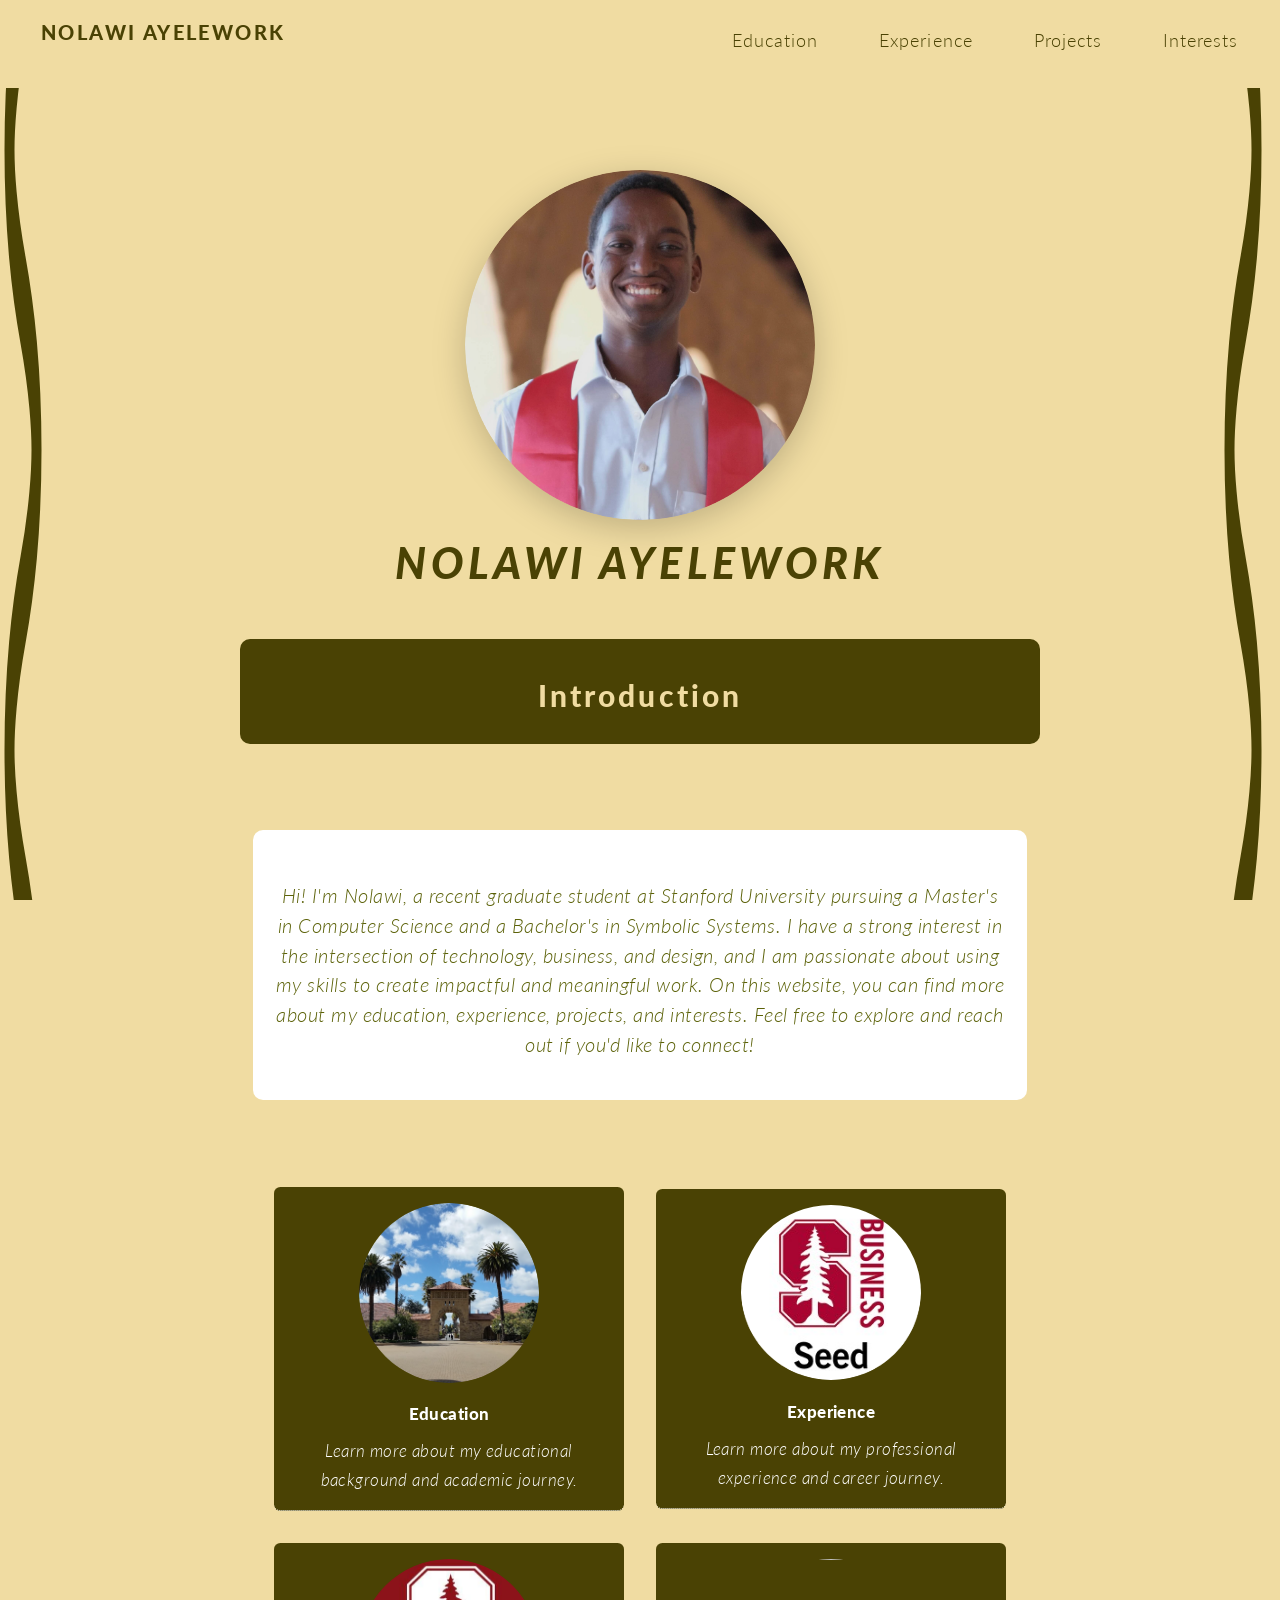
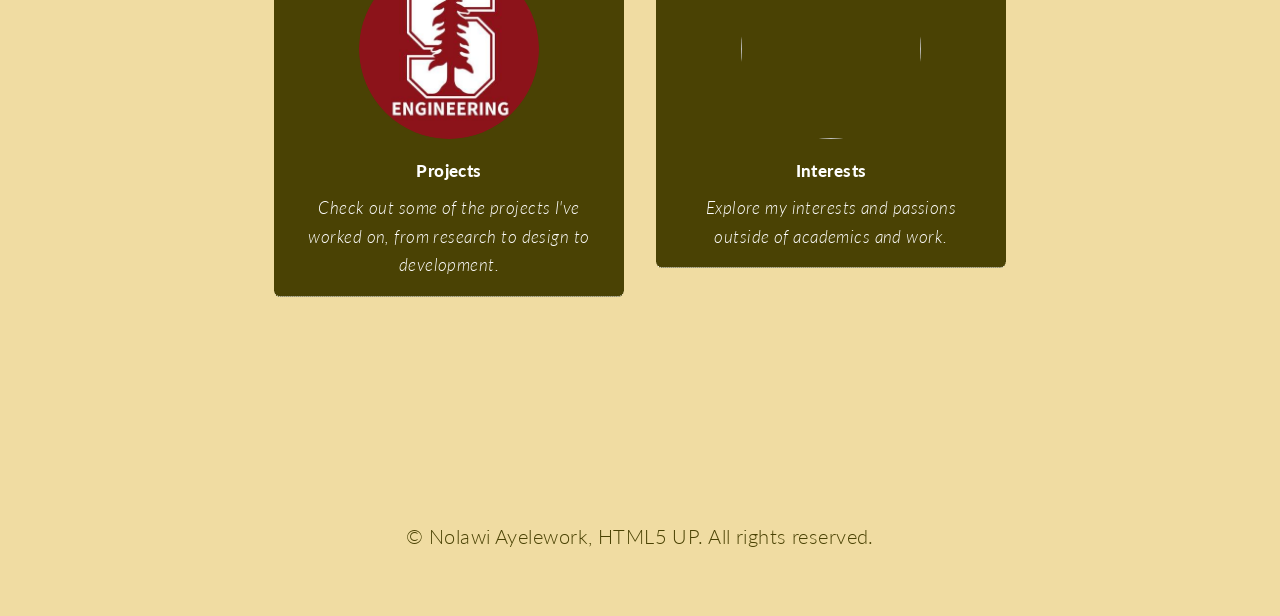
==== commit 202bff5d: "Should show up right on mobile" ====
--- a/index.html
+++ b/index.html
@@ -28,7 +28,7 @@
             </header>
 
              <div class="inner">
-                    <img src="images/Profile Picture.png" class="floating-image" style="display: block; margin: 10px auto; width: 400px; height: 400px; filter: drop-shadow(0 8px 16px rgba(0,0,0,0.2)); border-radius: 50%;"> 
+                    <img src="images/Profile Picture.png" class="floating-image" style="display: block; margin: 10px auto; width: min(350px, 80vw); height: auto; filter: drop-shadow(0 8px 16px rgba(0,0,0,0.2)); border-radius: 50%;">
                     <h1 style="text-align: center; font-style: italic;"><strong>NOLAWI AYELEWORK</strong></h1>
             </div>
             <div id="main">
@@ -51,9 +51,9 @@
                 
 
                 <div class="content">
-                    <div class="button-container" style="display:flex; justify-content:center; align-items:center; gap:3rem; flex-wrap:nowrap; margin-top:4rem; max-width:100%;">
-                        <a href="/education" style="display:flex; flex-direction:column; min-height: 400px; max-width: 400px; justify-content:center; align-items:center; padding:1rem 2rem;  background: rgb(74, 66, 4); color:#fff; text-decoration:none; border-radius:0.4rem; white-space:normal; overflow-wrap:break-word; word-wrap:break-word;"> 
-                            <img src="images/Stanford Campus Pic.png" alt="" style="width:200px; height:200px; filter: drop-shadow (0 8px 16px rgba(0, 0, 0, 0.2)); border-radius: 50%;">
+                    <div class="button-container" style="display:flex; justify-content:center; align-items:center; gap:2rem; flex-wrap:wrap; margin-top:4rem; max-width:100%;">
+                        <a href="/education" style="display:flex; flex-direction:column; min-height: 300px; width: min(350px, 90vw); justify-content:center; align-items:center; padding:1rem 2rem; background: rgb(74, 66, 4); color:#fff; text-decoration:none; border-radius:0.4rem; white-space:normal; overflow-wrap:break-word; word-wrap:break-word;">
+                            <img src="images/Stanford Campus Pic.png" alt="" style="width: min(180px, 60vw); height:auto; filter: drop-shadow (0 8px 16px rgba(0, 0, 0, 0.2)); border-radius: 50%;">
                             <div style="text-align: center; margin-top: 1em;">
                                 <strong>Education</strong>
                             </div>
@@ -61,8 +61,8 @@
                                 Learn more about my educational background and academic journey.
                             </div>
                         </a>
-                        <a href="/experience" style="display:flex; flex-direction:column; min-height: 400px; max-width: 400px; justify-content:center; align-items:center; padding:1rem 2rem;  background: rgb(74, 66, 4); color:#fff; text-decoration:none; border-radius:0.4rem; white-space:normal; overflow-wrap:break-word; word-wrap:break-word;"> 
-                            <img src="images/stanford_institute_for_innovation_in_developing_economies_logo.png" alt="" style="width:200px; height:200px; filter: drop-shadow (0 8px 16px rgba(0, 0, 0, 0.2)); border-radius: 50%;">
+                        <a href="/experience" style="display:flex; flex-direction:column; min-height: 300px; width: min(350px, 90vw); justify-content:center; align-items:center; padding:1rem 2rem; background: rgb(74, 66, 4); color:#fff; text-decoration:none; border-radius:0.4rem; white-space:normal; overflow-wrap:break-word; word-wrap:break-word;">
+                            <img src="images/stanford_institute_for_innovation_in_developing_economies_logo.png" alt="" style="width: min(180px, 60vw); height:auto; filter: drop-shadow (0 8px 16px rgba(0, 0, 0, 0.2)); border-radius: 50%;">
                             <div style="text-align: center; margin-top: 1em;">
                                 <strong>Experience</strong>
                             </div>
@@ -71,9 +71,9 @@
                             </div>
                         </a>
                     </div>
-                    <div  style="display:flex; justify-content:center; align-items:start; gap:3rem; flex-wrap:nowrap; margin-top:4rem; max-width:100%;">
-                        <a href="/projects" style="display:flex; flex-direction:column; min-height: 400px; max-width: 400px; justify-content:center; align-items:center; padding:1rem 2rem;  background: rgb(74, 66, 4); color:#fff; text-decoration:none; border-radius:0.4rem; white-space:normal; overflow-wrap:break-word; word-wrap:break-word;"> 
-                            <img src="images/Stanford Engineering Logo.png" alt="" style="width:200px; height:200px; filter: drop-shadow (0 8px 16px rgba(0, 0, 0, 0.2)); border-radius: 50%;">
+                    <div style="display:flex; justify-content:center; align-items:start; gap:2rem; flex-wrap:wrap; margin-top:2rem; max-width:100%;">
+                        <a href="/projects" style="display:flex; flex-direction:column; min-height: 300px; width: min(350px, 90vw); justify-content:center; align-items:center; padding:1rem 2rem; background: rgb(74, 66, 4); color:#fff; text-decoration:none; border-radius:0.4rem; white-space:normal; overflow-wrap:break-word; word-wrap:break-word;">
+                            <img src="images/Stanford Engineering Logo.png" alt="" style="width: min(180px, 60vw); height:auto; filter: drop-shadow (0 8px 16px rgba(0, 0, 0, 0.2)); border-radius: 50%;">
                             <div style="text-align: center; margin-top: 1em;">
                                 <strong>Projects</strong>
                             </div>
@@ -81,16 +81,15 @@
                                 Check out some of the projects I've worked on, from research to design to development.
                             </div>
                         </a>
-                        <a href="/interests" style="display:flex; flex-direction:column; min-height: 400px;max-width: 400px; justify-content:center; align-items:center; padding:1rem 2rem;  background:rgb(74, 66, 4); color:#fff; text-decoration:none; border-radius:0.4rem; white-space:normal; overflow-wrap:break-word; word-wrap:break-word;">
-                            <img src="images/talisman35th.png" alt="" style="width:200px; height:200px; filter: drop-shadow (0 8px 16px rgba(0, 0, 0, 0.2)); border-radius: 50%;">
-                                <div style="text-align: center; margin-top: 1em;">
-                                    <strong>Interests</strong>
-                                </div>
-                                <div style="text-align: center; margin-top: 0.5em; font-style: italic;">
-                                    Explore my interests and passions outside of academics and work.
-                                </div>
+                        <a href="/interests" style="display:flex; flex-direction:column; min-height: 300px; width: min(350px, 90vw); justify-content:center; align-items:center; padding:1rem 2rem; background:rgb(74, 66, 4); color:#fff; text-decoration:none; border-radius:0.4rem; white-space:normal; overflow-wrap:break-word; word-wrap:break-word;">
+                            <img src="images/talisman35th.png" alt="" style="width: min(180px, 60vw); height:auto; filter: drop-shadow (0 8px 16px rgba(0, 0, 0, 0.2)); border-radius: 50%;">
+                            <div style="text-align: center; margin-top: 1em;">
+                                <strong>Interests</strong>
+                            </div>
+                            <div style="text-align: center; margin-top: 0.5em; font-style: italic;">
+                                Explore my interests and passions outside of academics and work.
+                            </div>
                         </a>
-
                     </div>
                 </div>
             </div>
--- a/assets/css/main.css
+++ b/assets/css/main.css
@@ -3074,9 +3074,117 @@
 
 /* apply the animation to any element (e.g. <img>) by giving it this class */
 .floating-image {
-    /* name must match the @keyframes above */
     animation: float 3s ease-in-out infinite;
 }
 
-
-
+/* =====================================================
+   Mobile Responsive Overrides
+   ===================================================== */
+
+@media screen and (max-width: 840px) {
+    body {
+        padding-left: 2rem;
+        padding-right: 2rem;
+        padding-top: 7.5rem;
+    }
+
+    /* Keep header visible on mobile with a stacked layout */
+    #header {
+        display: flex !important;
+        flex-direction: column;
+        align-items: center;
+        padding: 0.5em 0.75em;
+        gap: 0;
+    }
+
+    #header .inner {
+        order: -1;
+        padding: 0;
+    }
+
+    #header .inner h2 {
+        margin: 0.2em 0;
+        text-align: center;
+    }
+
+    #header .inner h2 a {
+        font-size: 15px !important;
+        padding: 0 !important;
+    }
+
+    #header nav {
+        position: static;
+        right: auto;
+        top: auto;
+        width: 100%;
+    }
+
+    #header nav ul {
+        display: flex;
+        flex-wrap: wrap;
+        justify-content: center;
+        gap: 0.1em;
+    }
+
+    #header nav ul li {
+        margin-left: 0;
+    }
+
+    #header nav ul li a {
+        font-size: 12px !important;
+        padding: 4px 8px !important;
+    }
+}
+
+@media screen and (max-width: 736px) {
+    body {
+        padding-left: 1rem;
+        padding-right: 1rem;
+        padding-top: 8.5rem;
+    }
+
+    /* Fix large inline side margins on content sections */
+    section {
+        margin-left: 0.5em !important;
+        margin-right: 0.5em !important;
+    }
+
+    /* Fix inline side margins on paragraphs inside sections */
+    p {
+        margin-left: 0 !important;
+        margin-right: 0 !important;
+    }
+
+    /* Make center-box heading cards more compact */
+    .center-box {
+        margin: 1.5em auto !important;
+        padding: 0.75em 1em !important;
+    }
+
+    /* Fix image rows: override inline flex-wrap and negative margins */
+    .row {
+        flex-wrap: wrap !important;
+        margin-top: 0 !important;
+        margin-left: 0 !important;
+    }
+
+    .row > * {
+        padding: 10px !important;
+    }
+
+    /* Inline-block images (DietScan / Design 231 presentation) */
+    .image.inline-block img {
+        width: 90% !important;
+        max-width: 400px;
+    }
+
+    /* Footer */
+    #footer {
+        padding: 2.5em 1em !important;
+    }
+
+    #footer ul.icons {
+        gap: 1em !important;
+    }
+}
+
